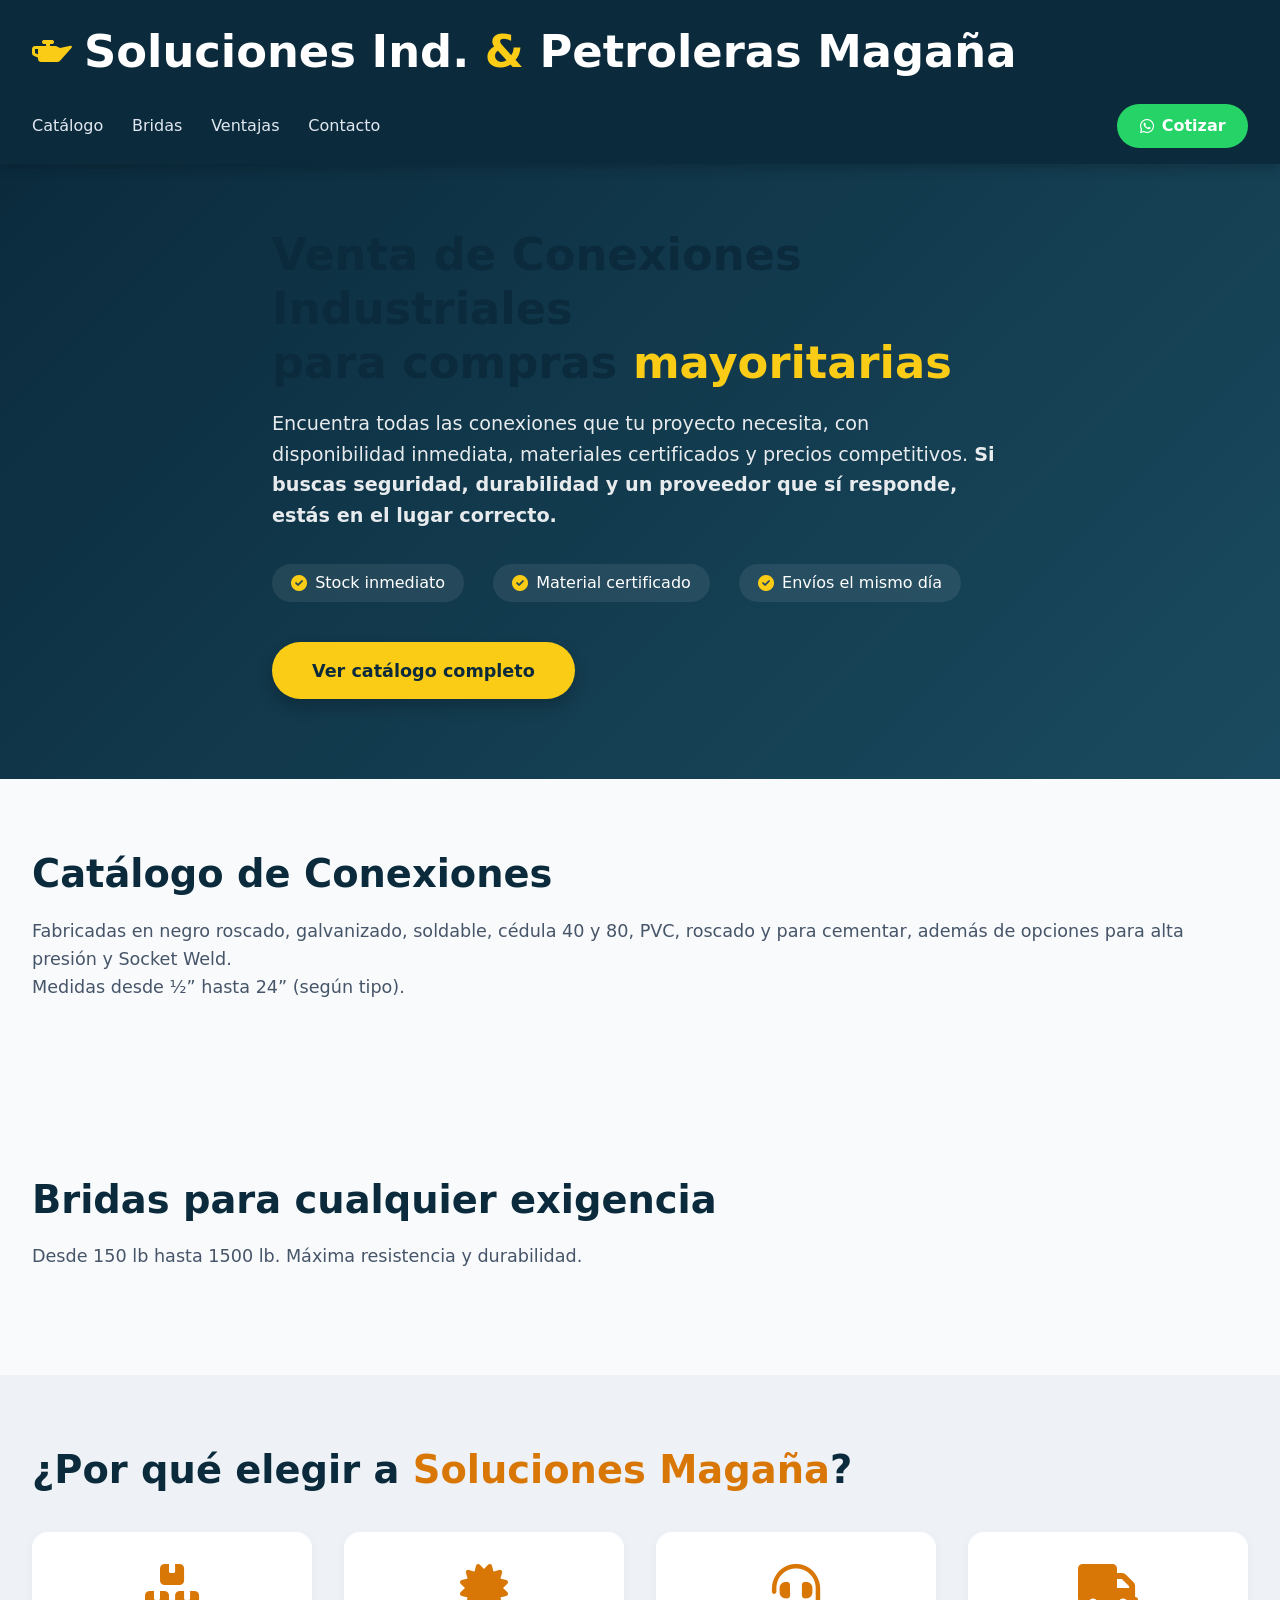
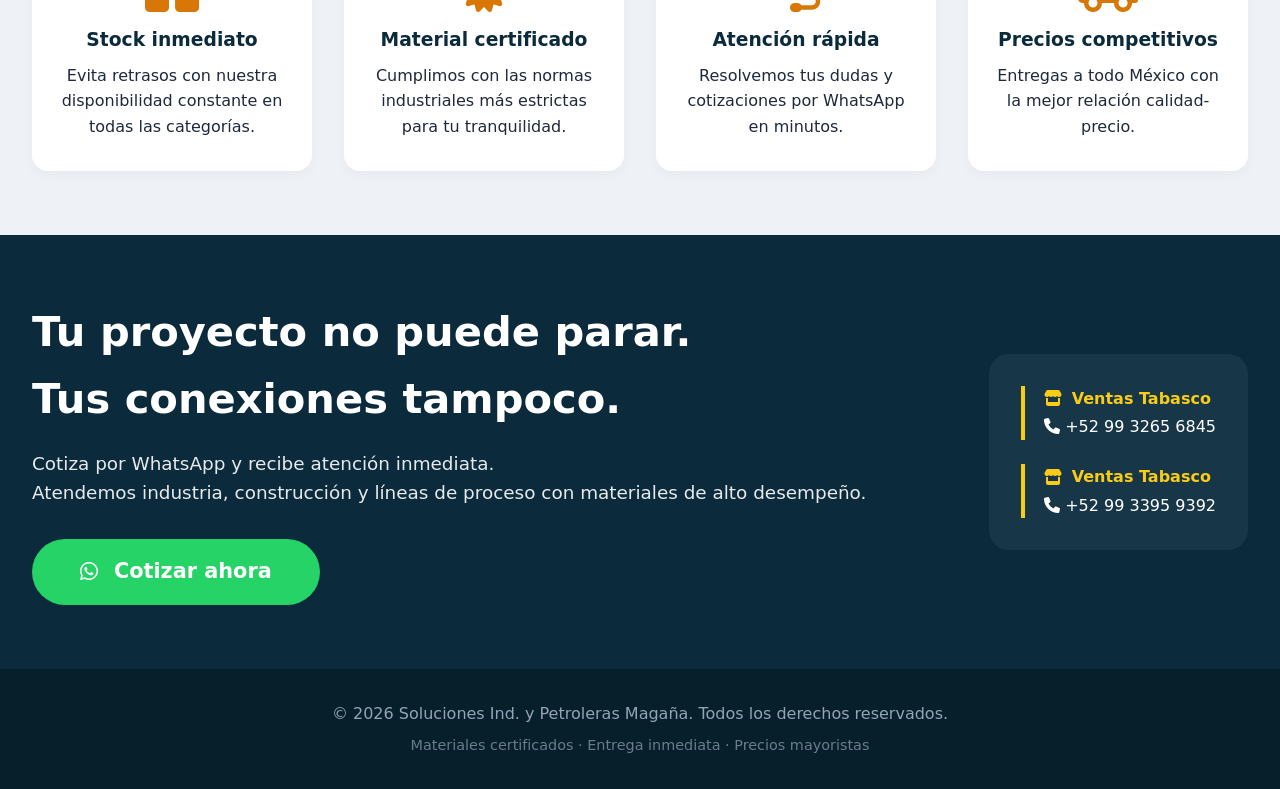
==== index.html @ dd520172 "Add files via upload" ====
<!DOCTYPE html>
<html lang="es">
<head>
    <meta charset="UTF-8" />
    <meta name="viewport" content="width=device-width, initial-scale=1.0"/>
    <title>Soluciones Ind. y Petroleras Magaña</title>
    <link rel="stylesheet" href="styles.css" />
    <link rel="stylesheet" href="https://cdnjs.cloudflare.com/ajax/libs/font-awesome/6.0.0-beta3/css/all.min.css" />
</head>
<body>
    <header>
        <div class="container header-container">
            <div class="logo">
                <i class="fas fa-oil-can"></i>
                <h1>Soluciones Ind. <span>&</span> Petroleras Magaña</h1>
            </div>
            <nav>
                <ul>
                    <li><a href="#catalogo">Catálogo</a></li>
                    <li><a href="#bridas">Bridas</a></li>
                    <li><a href="#ventajas">Ventajas</a></li>
                    <li><a href="#contacto">Contacto</a></li>
                </ul>
            </nav>
            <a href="https://wa.me/529932656845" class="btn-whatsapp" target="_blank">
                <i class="fab fa-whatsapp"></i> Cotizar
            </a>
        </div>
    </header>

    <section class="hero">
        <div class="container hero-content">
            <h2>Venta de Conexiones Industriales <br>para compras <span>mayoritarias</span></h2>
            <p>Encuentra todas las conexiones que tu proyecto necesita, con disponibilidad inmediata, materiales certificados y precios competitivos. <strong>Si buscas seguridad, durabilidad y un proveedor que sí responde, estás en el lugar correcto.</strong></p>
            <div class="hero-badges">
                <span><i class="fas fa-check-circle"></i> Stock inmediato</span>
                <span><i class="fas fa-check-circle"></i> Material certificado</span>
                <span><i class="fas fa-check-circle"></i> Envíos el mismo día</span>
            </div>
            <a href="#catalogo" class="btn-primary">Ver catálogo completo</a>
        </div>
    </section>

    <section id="catalogo" class="catalogo">
        <div class="container">
            <h2>Catálogo de Conexiones</h2>
            <p class="subtitle">Fabricadas en negro roscado, galvanizado, soldable, cédula 40 y 80, PVC, roscado y para cementar, además de opciones para alta presión y Socket Weld. <br> Medidas desde ½” hasta 24” (según tipo).</p>
            <div class="grid-catalogo" id="gridConexiones">
            </div>
        </div>
    </section>

    <section id="bridas" class="bridas">
        <div class="container">
            <h2>Bridas para cualquier exigencia</h2>
            <p class="subtitle">Desde 150 lb hasta 1500 lb. Máxima resistencia y durabilidad.</p>
            <div class="grid-bridas" id="gridBridas">
            </div>
        </div>
    </section>

    <section id="ventajas" class="ventajas">
        <div class="container">
            <h2>¿Por qué elegir a <span>Soluciones Magaña</span>?</h2>
            <div class="grid-ventajas">
                <div class="ventaja-item">
                    <i class="fas fa-boxes"></i>
                    <h3>Stock inmediato</h3>
                    <p>Evita retrasos con nuestra disponibilidad constante en todas las categorías.</p>
                </div>
                <div class="ventaja-item">
                    <i class="fas fa-certificate"></i>
                    <h3>Material certificado</h3>
                    <p>Cumplimos con las normas industriales más estrictas para tu tranquilidad.</p>
                </div>
                <div class="ventaja-item">
                    <i class="fas fa-headset"></i>
                    <h3>Atención rápida</h3>
                    <p>Resolvemos tus dudas y cotizaciones por WhatsApp en minutos.</p>
                </div>
                <div class="ventaja-item">
                    <i class="fas fa-truck"></i>
                    <h3>Precios competitivos</h3>
                    <p>Entregas a todo México con la mejor relación calidad-precio.</p>
                </div>
            </div>
        </div>
    </section>

    <section id="contacto" class="contacto">
        <div class="container contacto-content">
            <div class="contacto-texto">
                <h2>Tu proyecto no puede parar. <br>Tus conexiones tampoco.</h2>
                <p>Cotiza por WhatsApp y recibe atención inmediata. <br>Atendemos industria, construcción y líneas de proceso con materiales de alto desempeño.</p>
                <a href="https://wa.me/529932656845" class="btn-whatsapp-large" target="_blank">
                    <i class="fab fa-whatsapp"></i> Cotizar ahora
                </a>
            </div>
            <div class="contacto-widget">
                <div class="widget-card">
                    <h4><i class="fas fa-store"></i> Ventas Tabasco</h4>
                    <p><i class="fas fa-phone"></i> +52 99 3265 6845</p>
                </div>
                <div class="widget-card">
                    <h4><i class="fas fa-store"></i> Ventas Tabasco</h4>
                    <p><i class="fas fa-phone"></i> +52 99 3395 9392</p>
                </div>
            </div>
        </div>
    </section>

    <footer>
        <div class="container footer-content">
            <p>&copy; 2026 Soluciones Ind. y Petroleras Magaña. Todos los derechos reservados.</p>
            <p class="footer-legal">Materiales certificados · Entrega inmediata · Precios mayoristas</p>
        </div>
    </footer>

    <script src="script.js"></script>
</body>
</html>
---- styles.css ----
* {
    margin: 0;
    padding: 0;
    box-sizing: border-box;
}

body {
    font-family: 'Segoe UI', Roboto, system-ui, sans-serif;
    background-color: #f8fafc;
    color: #1e293b;
    line-height: 1.6;
}

.container {
    max-width: 1280px;
    margin: 0 auto;
    padding: 0 2rem;
}

header {
    background: #0b2b3d;
    color: #fff;
    padding: 1rem 0;
    box-shadow: 0 4px 12px rgba(0,0,0,0.2);
    position: sticky;
    top: 0;
    z-index: 100;
}

.header-container {
    display: flex;
    justify-content: space-between;
    align-items: center;
    flex-wrap: wrap;
    gap: 1rem;
}

.logo {
    display: flex;
    align-items: center;
    gap: 0.75rem;
    font-size: 1.4rem;
}

.logo i {
    color: #facc15;
    font-size: 2rem;
}

.logo span {
    color: #facc15;
}

nav ul {
    display: flex;
    list-style: none;
    gap: 1.8rem;
}

nav a {
    color: #e2e8f0;
    text-decoration: none;
    font-weight: 500;
    transition: color 0.2s;
}

nav a:hover {
    color: #facc15;
}

.btn-whatsapp {
    background: #25d366;
    color: #fff;
    padding: 0.6rem 1.4rem;
    border-radius: 50px;
    text-decoration: none;
    font-weight: 600;
    display: inline-flex;
    align-items: center;
    gap: 0.5rem;
    transition: background 0.2s;
}

.btn-whatsapp:hover {
    background: #1ebe5c;
}

.hero {
    background: linear-gradient(135deg, #0b2b3d 0%, #1a4a5f 100%);
    color: #fff;
    padding: 4rem 0 5rem;
}

.hero-content {
    max-width: 800px;
}

.hero h2 {
    font-size: 2.8rem;
    line-height: 1.2;
    margin-bottom: 1.2rem;
}

.hero h2 span {
    color: #facc15;
}

.hero p {
    font-size: 1.2rem;
    opacity: 0.9;
    margin-bottom: 2rem;
}

.hero-badges {
    display: flex;
    flex-wrap: wrap;
    gap: 1.8rem;
    margin-bottom: 2.5rem;
}

.hero-badges span {
    display: flex;
    align-items: center;
    gap: 0.5rem;
    font-size: 1rem;
    background: rgba(255,255,255,0.08);
    padding: 0.4rem 1.2rem;
    border-radius: 40px;
}

.hero-badges i {
    color: #facc15;
}

.btn-primary {
    background: #facc15;
    color: #0b2b3d;
    padding: 0.9rem 2.5rem;
    border-radius: 50px;
    text-decoration: none;
    font-weight: 700;
    font-size: 1.1rem;
    display: inline-block;
    transition: background 0.2s, transform 0.1s;
    box-shadow: 0 8px 16px rgba(0,0,0,0.2);
}

.btn-primary:hover {
    background: #e5b80b;
    transform: scale(1.02);
}

section {
    padding: 4rem 0;
}

h2 {
    font-size: 2.4rem;
    margin-bottom: 0.75rem;
    color: #0b2b3d;
}

h2 span {
    color: #d97706;
}

.subtitle {
    font-size: 1.1rem;
    color: #475569;
    margin-bottom: 2.5rem;
}

.grid-catalogo, .grid-bridas {
    display: grid;
    grid-template-columns: repeat(auto-fill, minmax(160px, 1fr));
    gap: 1.5rem;
}

.item-catalogo, .item-brida {
    background: #fff;
    padding: 1.5rem 0.8rem;
    border-radius: 12px;
    box-shadow: 0 4px 12px rgba(0,0,0,0.05);
    text-align: center;
    font-weight: 600;
    border: 1px solid #e9edf2;
    transition: transform 0.15s, box-shadow 0.2s;
    cursor: default;
}

.item-catalogo:hover, .item-brida:hover {
    transform: translateY(-6px);
    box-shadow: 0 10px 25px rgba(0,0,0,0.08);
    border-color: #facc15;
}

.item-catalogo i, .item-brida i {
    display: block;
    font-size: 2.2rem;
    color: #d97706;
    margin-bottom: 0.5rem;
}

.ventajas {
    background: #eef2f6;
}

.grid-ventajas {
    display: grid;
    grid-template-columns: repeat(auto-fit, minmax(200px, 1fr));
    gap: 2rem;
    margin-top: 2rem;
}

.ventaja-item {
    background: #fff;
    padding: 2rem 1.5rem;
    border-radius: 16px;
    text-align: center;
    box-shadow: 0 4px 12px rgba(0,0,0,0.04);
}

.ventaja-item i {
    font-size: 3rem;
    color: #d97706;
    margin-bottom: 0.8rem;
}

.ventaja-item h3 {
    margin-bottom: 0.5rem;
    color: #0b2b3d;
}

.contacto {
    background: #0b2b3d;
    color: #fff;
}

.contacto-content {
    display: flex;
    flex-wrap: wrap;
    justify-content: space-between;
    align-items: center;
    gap: 3rem;
}

.contacto-texto h2 {
    color: #fff;
    font-size: 2.6rem;
    margin-bottom: 1rem;
}

.contacto-texto p {
    font-size: 1.15rem;
    opacity: 0.9;
    margin-bottom: 2rem;
}

.btn-whatsapp-large {
    background: #25d366;
    color: #fff;
    padding: 1rem 3rem;
    border-radius: 60px;
    font-size: 1.3rem;
    text-decoration: none;
    font-weight: 700;
    display: inline-flex;
    align-items: center;
    gap: 1rem;
    transition: background 0.2s;
}

.btn-whatsapp-large:hover {
    background: #1ebe5c;
}

.contacto-widget {
    display: flex;
    flex-direction: column;
    gap: 1.5rem;
    background: rgba(255,255,255,0.05);
    padding: 2rem;
    border-radius: 20px;
    min-width: 240px;
}

.widget-card {
    border-left: 4px solid #facc15;
    padding-left: 1.2rem;
}

.widget-card h4 {
    display: flex;
    align-items: center;
    gap: 0.6rem;
    margin-bottom: 0.2rem;
    color: #facc15;
}

.widget-card p {
    margin: 0;
}

footer {
    background: #071f2b;
    color: #94a3b8;
    padding: 2rem 0;
    text-align: center;
}

.footer-legal {
    font-size: 0.9rem;
    margin-top: 0.5rem;
    opacity: 0.7;
}

@media (max-width: 768px) {
    .header-container {
        flex-direction: column;
        align-items: stretch;
        gap: 0.8rem;
    }
    nav ul {
        justify-content: center;
        flex-wrap: wrap;
        gap: 1rem;
    }
    .btn-whatsapp {
        align-self: center;
    }
    .hero h2 {
        font-size: 2rem;
    }
    .contacto-content {
        flex-direction: column;
        align-items: stretch;
    }
    .grid-catalogo, .grid-bridas {
        grid-template-columns: repeat(auto-fill, minmax(130px, 1fr));
    }
}
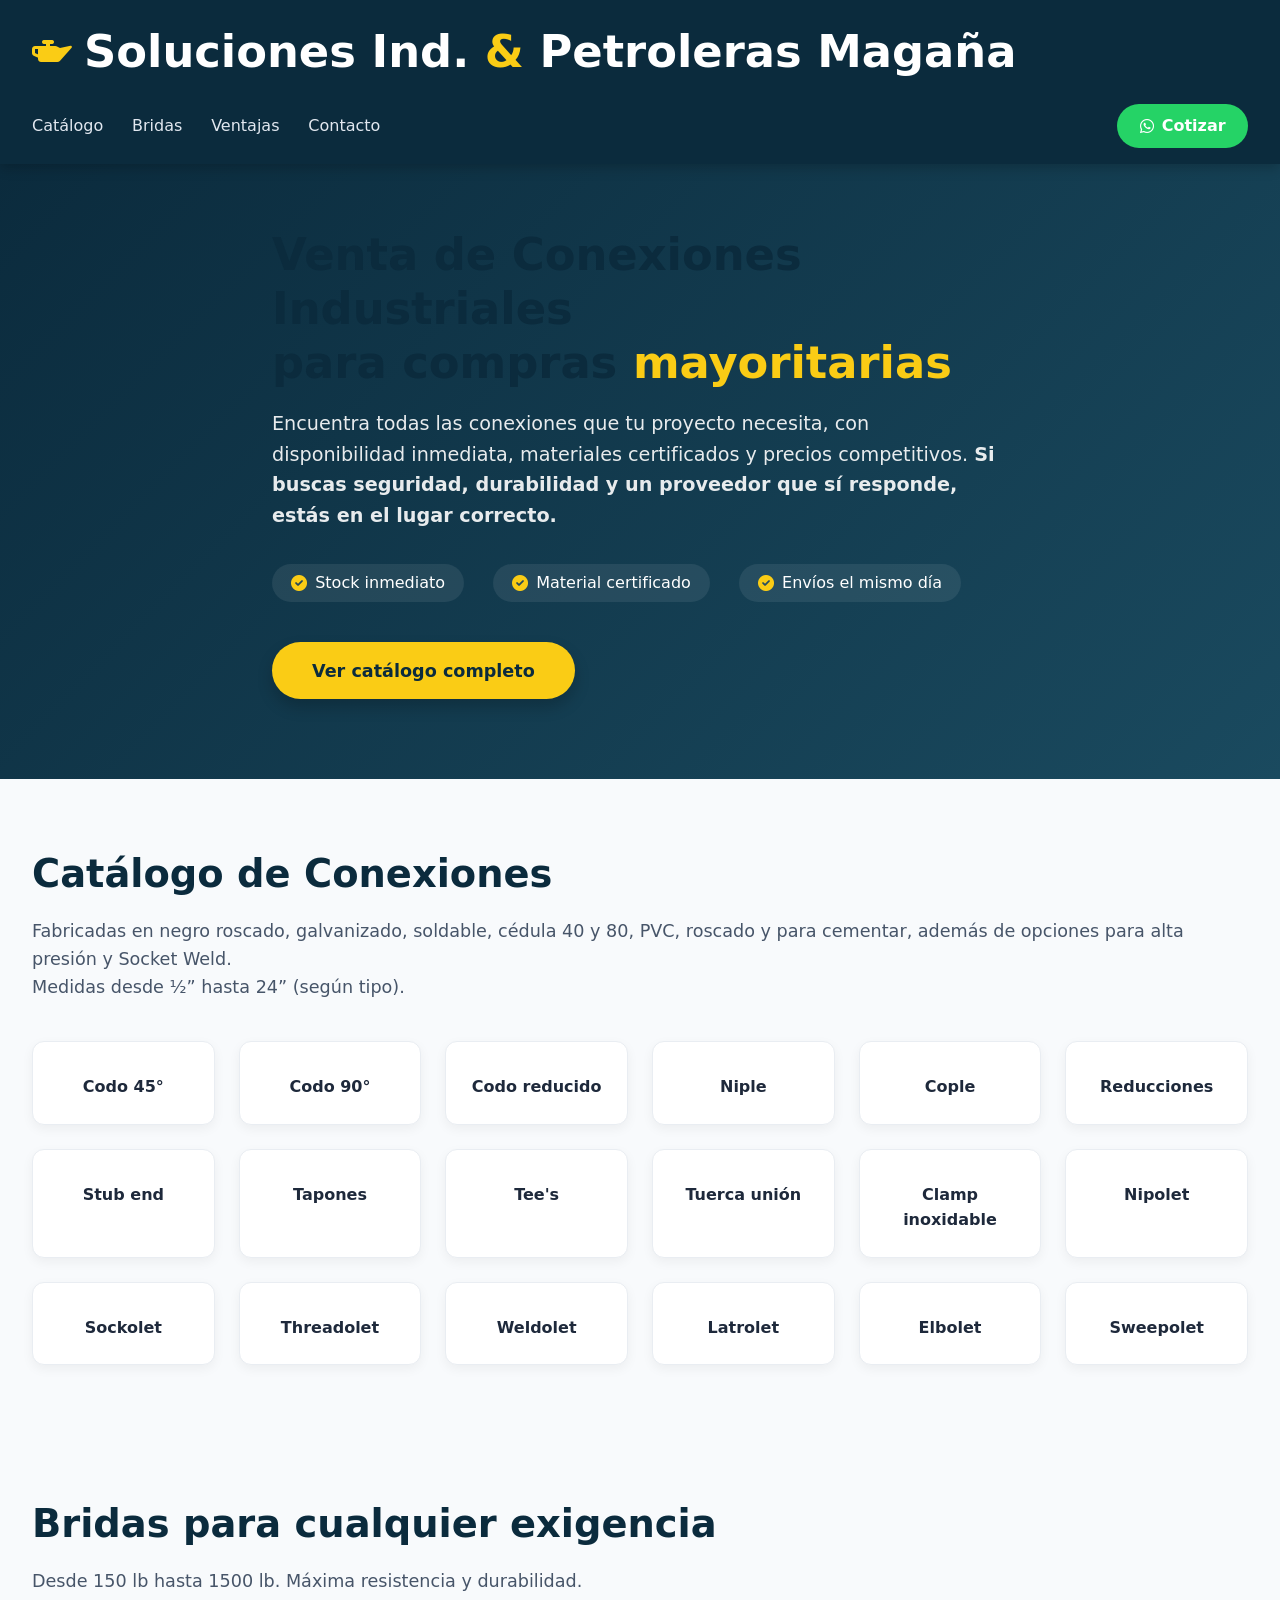
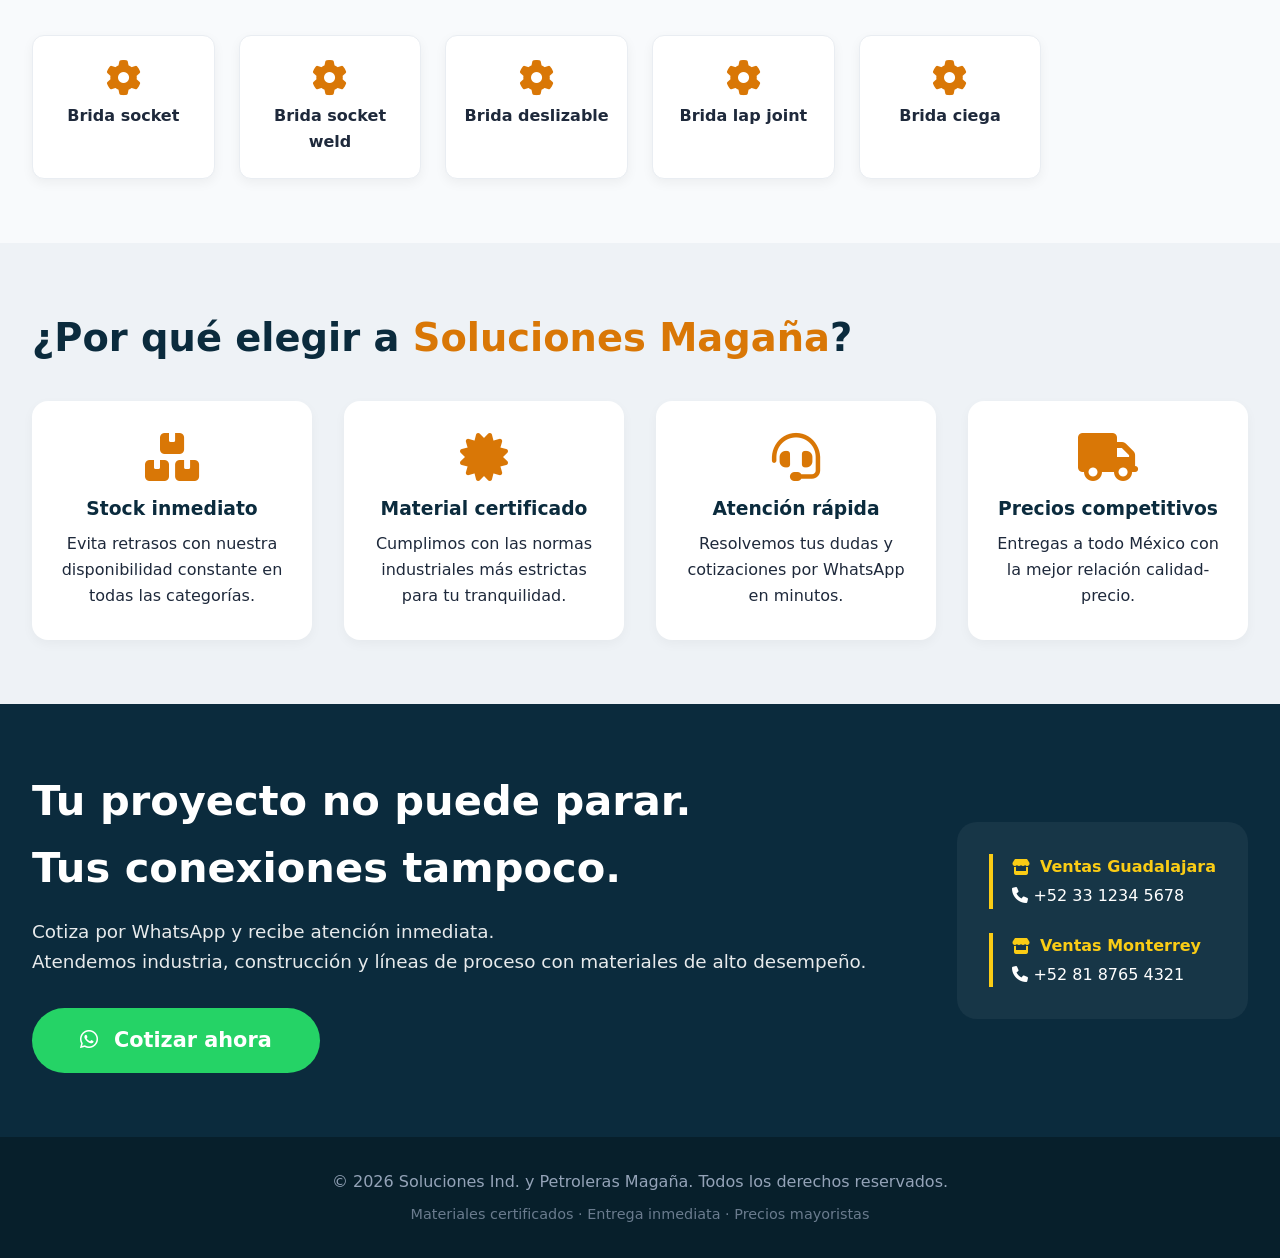
==== commit 9aa5020d: "version" ====
--- a/index.html
+++ b/index.html
@@ -4,10 +4,13 @@
     <meta charset="UTF-8" />
     <meta name="viewport" content="width=device-width, initial-scale=1.0"/>
     <title>Soluciones Ind. y Petroleras Magaña</title>
+    <!-- Enlace al CSS externo -->
     <link rel="stylesheet" href="styles.css" />
+    <!-- Font Awesome para íconos -->
     <link rel="stylesheet" href="https://cdnjs.cloudflare.com/ajax/libs/font-awesome/6.0.0-beta3/css/all.min.css" />
 </head>
 <body>
+    <!-- Encabezado principal -->
     <header>
         <div class="container header-container">
             <div class="logo">
@@ -22,12 +25,13 @@
                     <li><a href="#contacto">Contacto</a></li>
                 </ul>
             </nav>
-            <a href="https://wa.me/529932656845" class="btn-whatsapp" target="_blank">
+            <a href="https://wa.me/5211234567890" class="btn-whatsapp" target="_blank">
                 <i class="fab fa-whatsapp"></i> Cotizar
             </a>
         </div>
     </header>
 
+    <!-- Sección Hero -->
     <section class="hero">
         <div class="container hero-content">
             <h2>Venta de Conexiones Industriales <br>para compras <span>mayoritarias</span></h2>
@@ -41,24 +45,29 @@
         </div>
     </section>
 
+    <!-- Sección Catálogo de Conexiones -->
     <section id="catalogo" class="catalogo">
         <div class="container">
             <h2>Catálogo de Conexiones</h2>
             <p class="subtitle">Fabricadas en negro roscado, galvanizado, soldable, cédula 40 y 80, PVC, roscado y para cementar, además de opciones para alta presión y Socket Weld. <br> Medidas desde ½” hasta 24” (según tipo).</p>
             <div class="grid-catalogo" id="gridConexiones">
+                <!-- Los elementos se inyectarán desde JavaScript -->
             </div>
         </div>
     </section>
 
+    <!-- Sección Bridas -->
     <section id="bridas" class="bridas">
         <div class="container">
             <h2>Bridas para cualquier exigencia</h2>
             <p class="subtitle">Desde 150 lb hasta 1500 lb. Máxima resistencia y durabilidad.</p>
             <div class="grid-bridas" id="gridBridas">
+                <!-- Los elementos se inyectarán desde JavaScript -->
             </div>
         </div>
     </section>
 
+    <!-- Sección Ventajas -->
     <section id="ventajas" class="ventajas">
         <div class="container">
             <h2>¿Por qué elegir a <span>Soluciones Magaña</span>?</h2>
@@ -87,28 +96,30 @@
         </div>
     </section>
 
+    <!-- Sección Contacto / Cotización -->
     <section id="contacto" class="contacto">
         <div class="container contacto-content">
             <div class="contacto-texto">
                 <h2>Tu proyecto no puede parar. <br>Tus conexiones tampoco.</h2>
                 <p>Cotiza por WhatsApp y recibe atención inmediata. <br>Atendemos industria, construcción y líneas de proceso con materiales de alto desempeño.</p>
-                <a href="https://wa.me/529932656845" class="btn-whatsapp-large" target="_blank">
+                <a href="https://wa.me/5211234567890" class="btn-whatsapp-large" target="_blank">
                     <i class="fab fa-whatsapp"></i> Cotizar ahora
                 </a>
             </div>
             <div class="contacto-widget">
                 <div class="widget-card">
-                    <h4><i class="fas fa-store"></i> Ventas Tabasco</h4>
-                    <p><i class="fas fa-phone"></i> +52 99 3265 6845</p>
+                    <h4><i class="fas fa-store"></i> Ventas Guadalajara</h4>
+                    <p><i class="fas fa-phone"></i> +52 33 1234 5678</p>
                 </div>
                 <div class="widget-card">
-                    <h4><i class="fas fa-store"></i> Ventas Tabasco</h4>
-                    <p><i class="fas fa-phone"></i> +52 99 3395 9392</p>
+                    <h4><i class="fas fa-store"></i> Ventas Monterrey</h4>
+                    <p><i class="fas fa-phone"></i> +52 81 8765 4321</p>
                 </div>
             </div>
         </div>
     </section>
 
+    <!-- Footer -->
     <footer>
         <div class="container footer-content">
             <p>&copy; 2026 Soluciones Ind. y Petroleras Magaña. Todos los derechos reservados.</p>
@@ -116,6 +127,7 @@
         </div>
     </footer>
 
+    <!-- Enlace al JavaScript externo -->
     <script src="script.js"></script>
 </body>
 </html>
--- a/styles.css
+++ b/styles.css
@@ -1,3 +1,4 @@
+/* Reset y base */
 * {
     margin: 0;
     padding: 0;
@@ -17,6 +18,7 @@
     padding: 0 2rem;
 }
 
+/* Encabezado */
 header {
     background: #0b2b3d;
     color: #fff;
@@ -85,6 +87,7 @@
     background: #1ebe5c;
 }
 
+/* Hero */
 .hero {
     background: linear-gradient(135deg, #0b2b3d 0%, #1a4a5f 100%);
     color: #fff;
@@ -150,6 +153,7 @@
     transform: scale(1.02);
 }
 
+/* Secciones generales */
 section {
     padding: 4rem 0;
 }
@@ -170,6 +174,7 @@
     margin-bottom: 2.5rem;
 }
 
+/* Catálogo - Grid */
 .grid-catalogo, .grid-bridas {
     display: grid;
     grid-template-columns: repeat(auto-fill, minmax(160px, 1fr));
@@ -201,6 +206,7 @@
     margin-bottom: 0.5rem;
 }
 
+/* Ventajas */
 .ventajas {
     background: #eef2f6;
 }
@@ -231,6 +237,7 @@
     color: #0b2b3d;
 }
 
+/* Contacto */
 .contacto {
     background: #0b2b3d;
     color: #fff;
@@ -301,6 +308,7 @@
     margin: 0;
 }
 
+/* Footer */
 footer {
     background: #071f2b;
     color: #94a3b8;
@@ -314,6 +322,7 @@
     opacity: 0.7;
 }
 
+/* Responsive */
 @media (max-width: 768px) {
     .header-container {
         flex-direction: column;
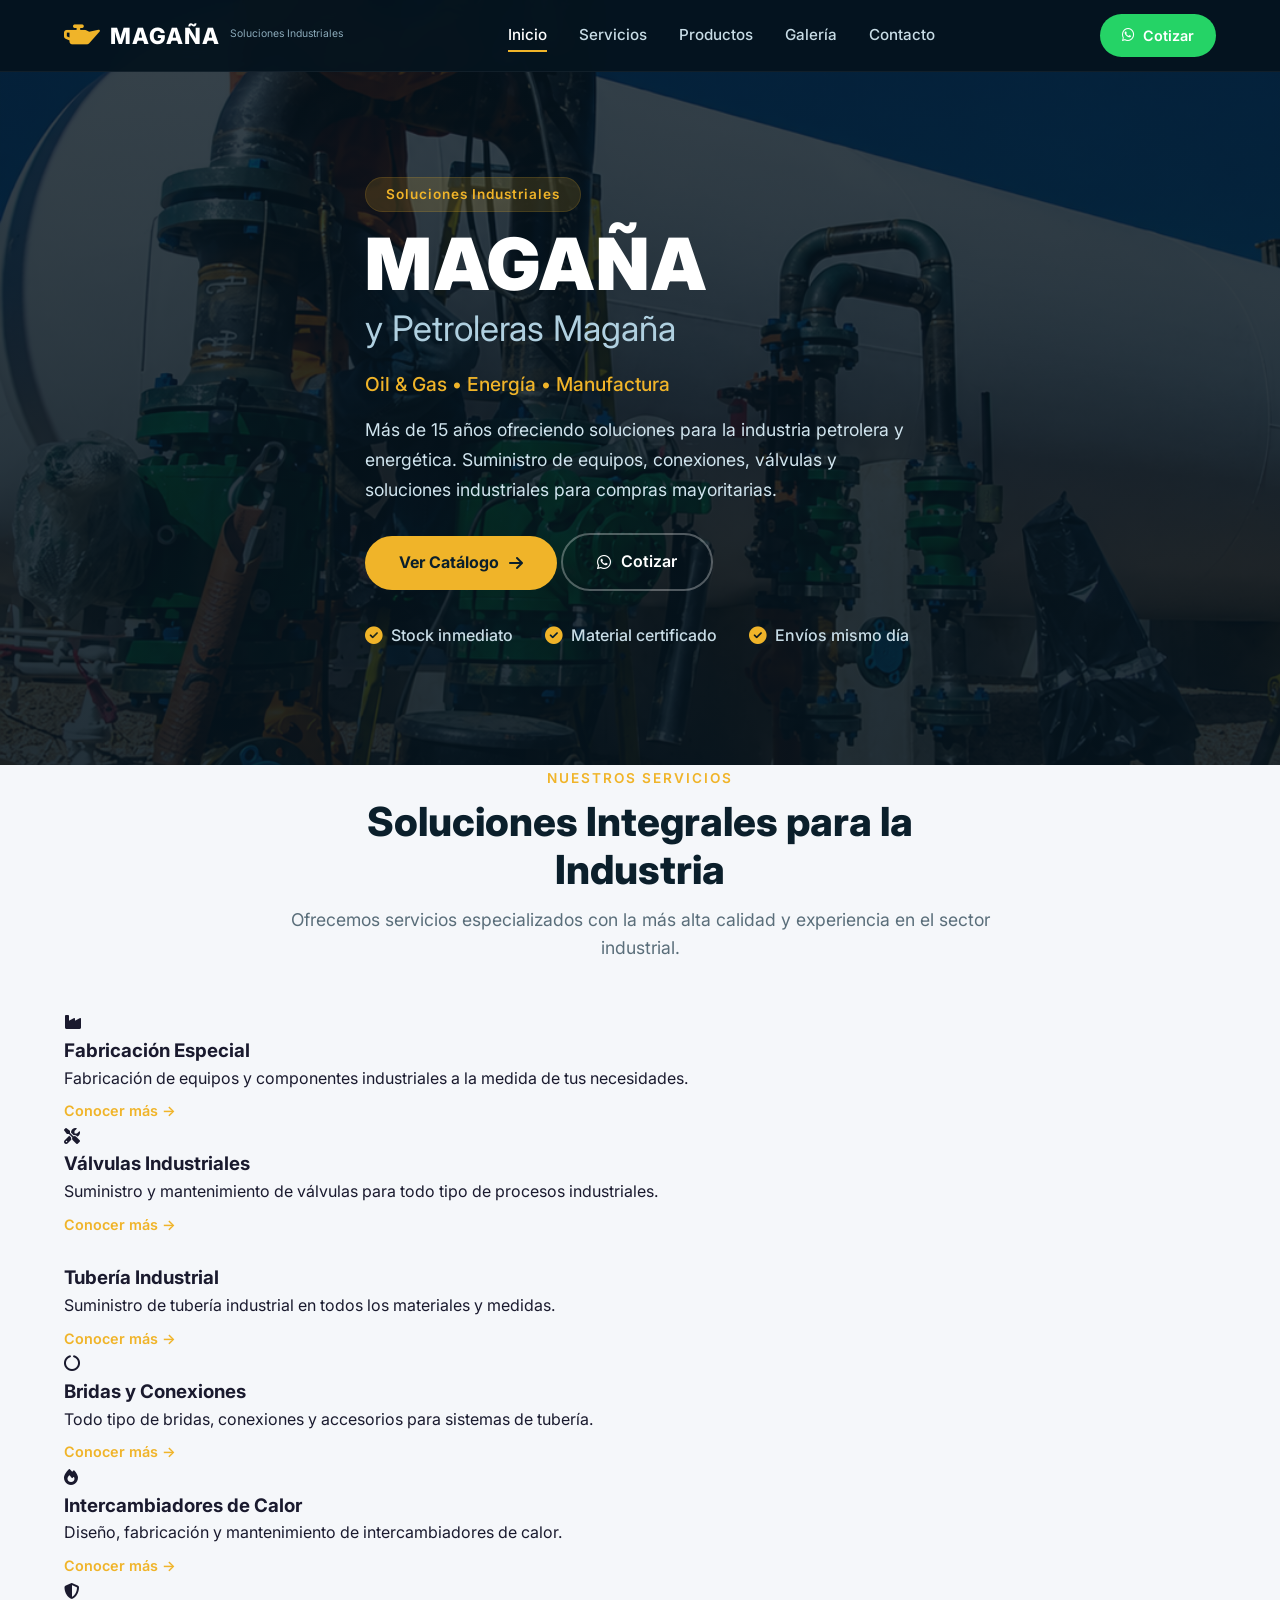
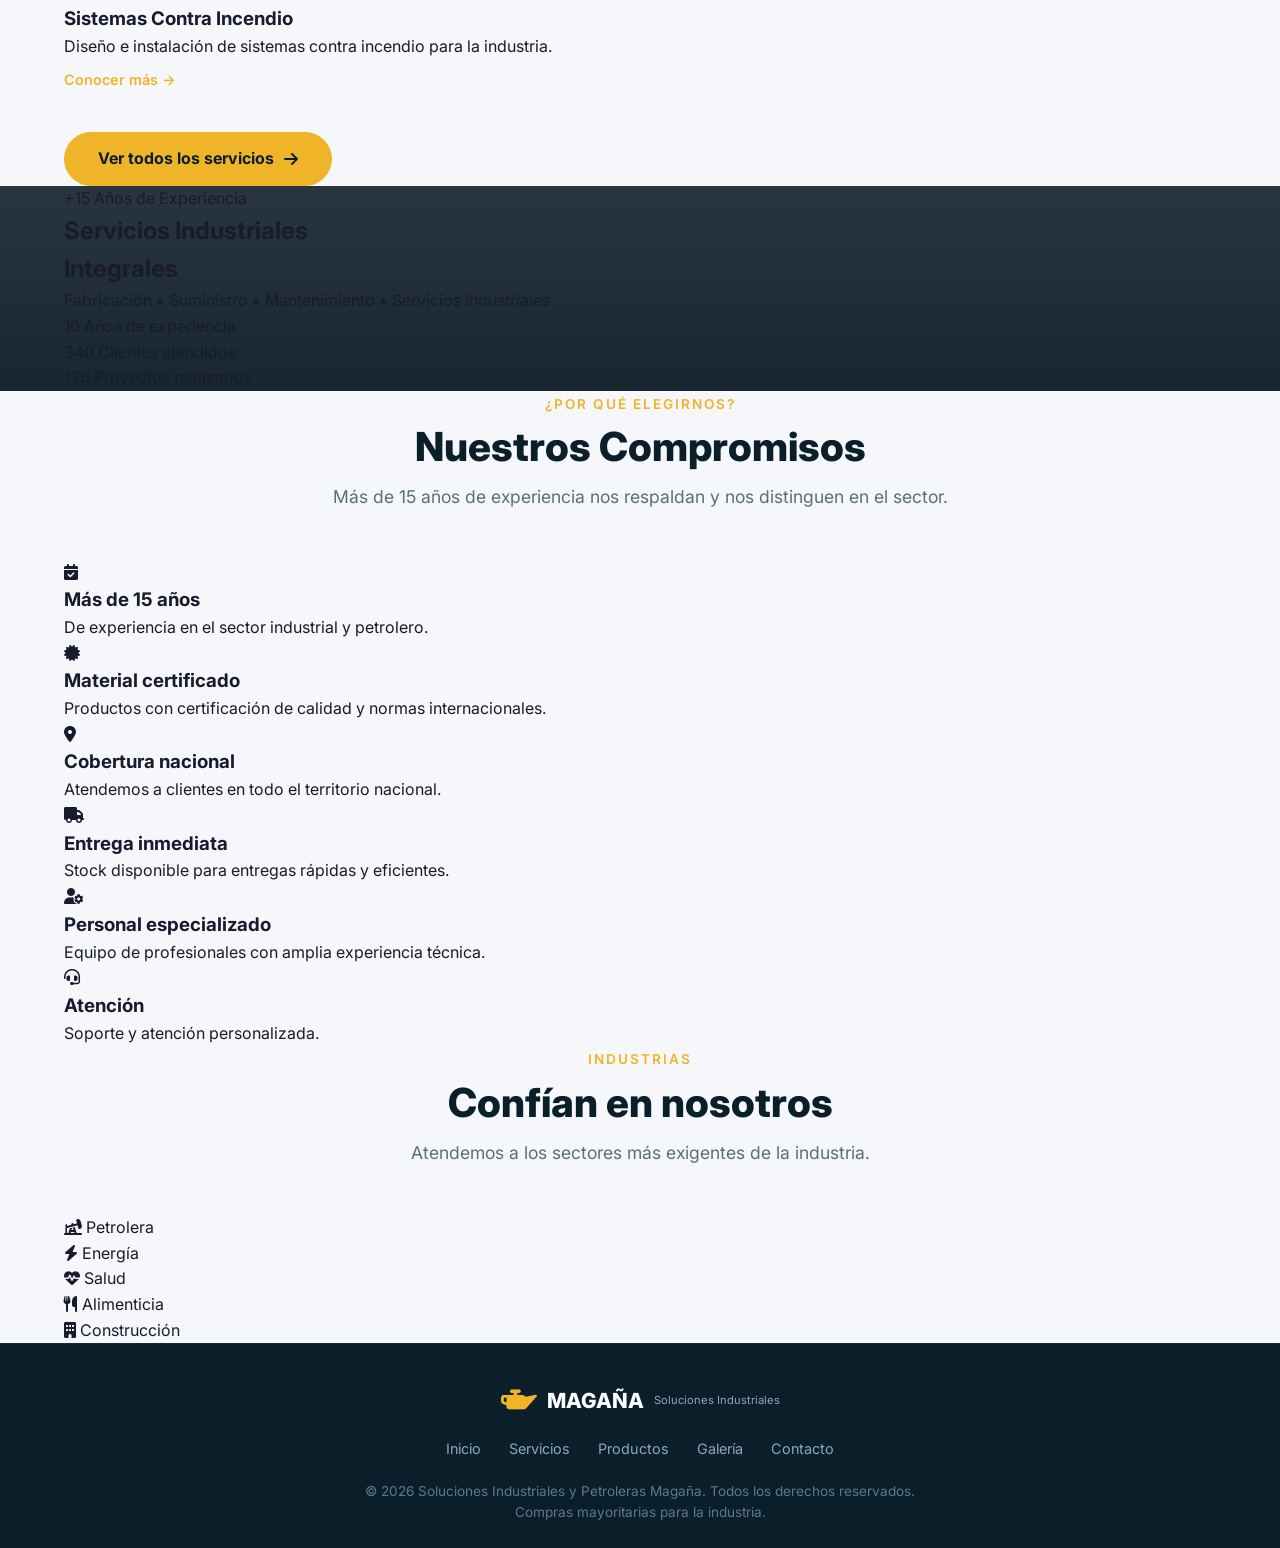
==== commit 9749f3e7: "Version 2.0" ====
--- a/index.html
+++ b/index.html
@@ -2,132 +2,254 @@
 <html lang="es">
 <head>
     <meta charset="UTF-8" />
-    <meta name="viewport" content="width=device-width, initial-scale=1.0"/>
-    <title>Soluciones Ind. y Petroleras Magaña</title>
-    <!-- Enlace al CSS externo -->
-    <link rel="stylesheet" href="styles.css" />
-    <!-- Font Awesome para íconos -->
-    <link rel="stylesheet" href="https://cdnjs.cloudflare.com/ajax/libs/font-awesome/6.0.0-beta3/css/all.min.css" />
+    <meta name="viewport" content="width=device-width, initial-scale=1.0" />
+    <meta name="description" content="Soluciones Industriales y Petroleras Magaña - Más de 15 años suministrando equipos, conexiones, válvulas y soluciones industriales para la industria petrolera, energética y manufacturera." />
+    <meta name="keywords" content="válvulas industriales, bridas, tubería, conexiones, intercambiadores, fabricación, maquinado" />
+    <title>Inicio | Soluciones Industriales Magaña</title>
+    
+    <link rel="stylesheet" href="css/styles.css" />
+
+    <link rel="preconnect" href="https://fonts.googleapis.com" />
+    <link rel="preconnect" href="https://fonts.gstatic.com" crossorigin />
+    <link href="https://fonts.googleapis.com/css2?family=Inter:wght@300;400;500;600;700;800;900&display=swap" rel="stylesheet" />
+    
+    <link rel="stylesheet" href="https://cdnjs.cloudflare.com/ajax/libs/font-awesome/6.4.0/css/all.min.css" />
+    
+    <link href="https://unpkg.com/aos@2.3.1/dist/aos.css" rel="stylesheet" />
 </head>
 <body>
-    <!-- Encabezado principal -->
-    <header>
+
+    <header class="header" id="header">
         <div class="container header-container">
             <div class="logo">
-                <i class="fas fa-oil-can"></i>
-                <h1>Soluciones Ind. <span>&</span> Petroleras Magaña</h1>
-            </div>
-            <nav>
-                <ul>
-                    <li><a href="#catalogo">Catálogo</a></li>
-                    <li><a href="#bridas">Bridas</a></li>
-                    <li><a href="#ventajas">Ventajas</a></li>
-                    <li><a href="#contacto">Contacto</a></li>
-                </ul>
+                <a href="index.html">
+                    <i class="fas fa-oil-can"></i>
+                    <span>MAGAÑA</span>
+                    <small>Soluciones Industriales</small>
+                </a>
+            </div>
+            
+            <nav class="nav" id="nav">
+                <a href="index.html" class="active">Inicio</a>
+                <a href="servicios.html">Servicios</a>
+                <a href="productos.html">Productos</a>
+                <a href="galeria.html">Galería</a>
+                <a href="contacto.html">Contacto</a>
             </nav>
-            <a href="https://wa.me/5211234567890" class="btn-whatsapp" target="_blank">
-                <i class="fab fa-whatsapp"></i> Cotizar
-            </a>
+            
+            <div class="header-actions">
+                <a href="contacto.html" class="btn-whatsapp">
+                    <i class="fab fa-whatsapp"></i> Cotizar
+                </a>
+                <button class="menu-toggle" id="menuToggle" aria-label="Menú">
+                    <i class="fas fa-bars"></i>
+                </button>
+            </div>
         </div>
     </header>
 
-    <!-- Sección Hero -->
-    <section class="hero">
-        <div class="container hero-content">
-            <h2>Venta de Conexiones Industriales <br>para compras <span>mayoritarias</span></h2>
-            <p>Encuentra todas las conexiones que tu proyecto necesita, con disponibilidad inmediata, materiales certificados y precios competitivos. <strong>Si buscas seguridad, durabilidad y un proveedor que sí responde, estás en el lugar correcto.</strong></p>
+    <section class="hero-inicio" style="background-image: linear-gradient(rgba(5,20,30,0.80), rgba(5,20,30,0.88)), url('images/2.png');">
+        <div class="container hero-inicio-content" data-aos="fade-up" data-aos-duration="1000">
+            <div class="hero-badge">Soluciones Industriales</div>
+            <h1>MAGAÑA</h1>
+            <h2>y Petroleras Magaña</h2>
+            <p class="hero-subtitle">Oil & Gas • Energía • Manufactura</p>
+            <p class="hero-description">
+                Más de 15 años ofreciendo soluciones para la industria petrolera y energética.
+                Suministro de equipos, conexiones, válvulas y soluciones industriales para compras mayoritarias.
+            </p>
+            <div class="hero-buttons">
+                <a href="productos.html" class="btn-primary">Ver Catálogo <i class="fas fa-arrow-right"></i></a>
+                <a href="contacto.html" class="btn-secondary"><i class="fab fa-whatsapp"></i> Cotizar</a>
+            </div>
             <div class="hero-badges">
                 <span><i class="fas fa-check-circle"></i> Stock inmediato</span>
                 <span><i class="fas fa-check-circle"></i> Material certificado</span>
-                <span><i class="fas fa-check-circle"></i> Envíos el mismo día</span>
-            </div>
-            <a href="#catalogo" class="btn-primary">Ver catálogo completo</a>
-        </div>
-    </section>
-
-    <!-- Sección Catálogo de Conexiones -->
-    <section id="catalogo" class="catalogo">
+                <span><i class="fas fa-check-circle"></i> Envíos mismo día</span>
+            </div>
+        </div>
+    </section>
+
+    <section class="servicios-home">
         <div class="container">
-            <h2>Catálogo de Conexiones</h2>
-            <p class="subtitle">Fabricadas en negro roscado, galvanizado, soldable, cédula 40 y 80, PVC, roscado y para cementar, además de opciones para alta presión y Socket Weld. <br> Medidas desde ½” hasta 24” (según tipo).</p>
-            <div class="grid-catalogo" id="gridConexiones">
-                <!-- Los elementos se inyectarán desde JavaScript -->
-            </div>
-        </div>
-    </section>
-
-    <!-- Sección Bridas -->
-    <section id="bridas" class="bridas">
+            <div class="section-header" data-aos="fade-up">
+                <span class="section-tag">Nuestros Servicios</span>
+                <h2>Soluciones Integrales para la Industria</h2>
+                <p>Ofrecemos servicios especializados con la más alta calidad y experiencia en el sector industrial.</p>
+            </div>
+            
+            <div class="servicios-grid-home">
+                <div class="servicio-card" data-aos="fade-up" data-aos-delay="0">
+                    <div class="servicio-icon"><i class="fas fa-industry"></i></div>
+                    <h3>Fabricación Especial</h3>
+                    <p>Fabricación de equipos y componentes industriales a la medida de tus necesidades.</p>
+                    <a href="servicios.html#fabricacion" class="btn-servicio">Conocer más →</a>
+                </div>
+                
+                <div class="servicio-card" data-aos="fade-up" data-aos-delay="100">
+                    <div class="servicio-icon"><i class="fas fa-tools"></i></div>
+                    <h3>Válvulas Industriales</h3>
+                    <p>Suministro y mantenimiento de válvulas para todo tipo de procesos industriales.</p>
+                    <a href="servicios.html#valvulas" class="btn-servicio">Conocer más →</a>
+                </div>
+                
+                <div class="servicio-card" data-aos="fade-up" data-aos-delay="200">
+                    <div class="servicio-icon"><i class="fas fa-pipe"></i></div>
+                    <h3>Tubería Industrial</h3>
+                    <p>Suministro de tubería industrial en todos los materiales y medidas.</p>
+                    <a href="servicios.html#tuberia" class="btn-servicio">Conocer más →</a>
+                </div>
+                
+                <div class="servicio-card" data-aos="fade-up" data-aos-delay="300">
+                    <div class="servicio-icon"><i class="fas fa-circle-notch"></i></div>
+                    <h3>Bridas y Conexiones</h3>
+                    <p>Todo tipo de bridas, conexiones y accesorios para sistemas de tubería.</p>
+                    <a href="servicios.html#bridas" class="btn-servicio">Conocer más →</a>
+                </div>
+                
+                <div class="servicio-card" data-aos="fade-up" data-aos-delay="400">
+                    <div class="servicio-icon"><i class="fas fa-fire"></i></div>
+                    <h3>Intercambiadores de Calor</h3>
+                    <p>Diseño, fabricación y mantenimiento de intercambiadores de calor.</p>
+                    <a href="servicios.html#intercambiadores" class="btn-servicio">Conocer más →</a>
+                </div>
+                
+                <div class="servicio-card" data-aos="fade-up" data-aos-delay="500">
+                    <div class="servicio-icon"><i class="fas fa-shield-alt"></i></div>
+                    <h3>Sistemas Contra Incendio</h3>
+                    <p>Diseño e instalación de sistemas contra incendio para la industria.</p>
+                    <a href="servicios.html#incendio" class="btn-servicio">Conocer más →</a>
+                </div>
+            </div>
+            
+            <div class="text-center" style="margin-top: 40px;">
+                <a href="servicios.html" class="btn-primary">Ver todos los servicios <i class="fas fa-arrow-right"></i></a>
+            </div>
+        </div>
+    </section>
+
+    <section class="parallax-section" style="background-image: linear-gradient(rgba(5,20,30,0.85), rgba(5,20,30,0.92)), url('../images/hero/2.png');">
+        <div class="container parallax-content">
+            <div class="parallax-text" data-aos="fade-right" data-aos-duration="800">
+                <span class="parallax-badge">+15 Años de Experiencia</span>
+                <h2>Servicios Industriales <br />Integrales</h2>
+                <p>Fabricación • Suministro • Mantenimiento • Servicios Industriales</p>
+            </div>
+            <div class="parallax-stats" data-aos="fade-left" data-aos-duration="800" data-aos-delay="200">
+                <div class="stat-item">
+                    <span class="stat-number" data-target="15">0</span>
+                    <span class="stat-label">Años de experiencia</span>
+                </div>
+                <div class="stat-item">
+                    <span class="stat-number" data-target="500">0</span>
+                    <span class="stat-label">Clientes atendidos</span>
+                </div>
+                <div class="stat-item">
+                    <span class="stat-number" data-target="200">0</span>
+                    <span class="stat-label">Proyectos realizados</span>
+                </div>
+            </div>
+        </div>
+    </section>
+
+    <section class="ventajas">
         <div class="container">
-            <h2>Bridas para cualquier exigencia</h2>
-            <p class="subtitle">Desde 150 lb hasta 1500 lb. Máxima resistencia y durabilidad.</p>
-            <div class="grid-bridas" id="gridBridas">
-                <!-- Los elementos se inyectarán desde JavaScript -->
-            </div>
-        </div>
-    </section>
-
-    <!-- Sección Ventajas -->
-    <section id="ventajas" class="ventajas">
-        <div class="container">
-            <h2>¿Por qué elegir a <span>Soluciones Magaña</span>?</h2>
-            <div class="grid-ventajas">
-                <div class="ventaja-item">
-                    <i class="fas fa-boxes"></i>
-                    <h3>Stock inmediato</h3>
-                    <p>Evita retrasos con nuestra disponibilidad constante en todas las categorías.</p>
-                </div>
-                <div class="ventaja-item">
+            <div class="section-header" data-aos="fade-up">
+                <span class="section-tag">¿Por qué elegirnos?</span>
+                <h2>Nuestros Compromisos</h2>
+                <p>Más de 15 años de experiencia nos respaldan y nos distinguen en el sector.</p>
+            </div>
+            
+            <div class="ventajas-grid">
+                <div class="ventaja-item" data-aos="fade-up" data-aos-delay="0">
+                    <i class="fas fa-calendar-check"></i>
+                    <h3>Más de 15 años</h3>
+                    <p>De experiencia en el sector industrial y petrolero.</p>
+                </div>
+                <div class="ventaja-item" data-aos="fade-up" data-aos-delay="100">
                     <i class="fas fa-certificate"></i>
                     <h3>Material certificado</h3>
-                    <p>Cumplimos con las normas industriales más estrictas para tu tranquilidad.</p>
-                </div>
-                <div class="ventaja-item">
+                    <p>Productos con certificación de calidad y normas internacionales.</p>
+                </div>
+                <div class="ventaja-item" data-aos="fade-up" data-aos-delay="200">
+                    <i class="fas fa-map-marker-alt"></i>
+                    <h3>Cobertura nacional</h3>
+                    <p>Atendemos a clientes en todo el territorio nacional.</p>
+                </div>
+                <div class="ventaja-item" data-aos="fade-up" data-aos-delay="300">
+                    <i class="fas fa-truck"></i>
+                    <h3>Entrega inmediata</h3>
+                    <p>Stock disponible para entregas rápidas y eficientes.</p>
+                </div>
+                <div class="ventaja-item" data-aos="fade-up" data-aos-delay="400">
+                    <i class="fas fa-user-cog"></i>
+                    <h3>Personal especializado</h3>
+                    <p>Equipo de profesionales con amplia experiencia técnica.</p>
+                </div>
+                <div class="ventaja-item" data-aos="fade-up" data-aos-delay="500">
                     <i class="fas fa-headset"></i>
-                    <h3>Atención rápida</h3>
-                    <p>Resolvemos tus dudas y cotizaciones por WhatsApp en minutos.</p>
-                </div>
-                <div class="ventaja-item">
-                    <i class="fas fa-truck"></i>
-                    <h3>Precios competitivos</h3>
-                    <p>Entregas a todo México con la mejor relación calidad-precio.</p>
-                </div>
-            </div>
-        </div>
-    </section>
-
-    <!-- Sección Contacto / Cotización -->
-    <section id="contacto" class="contacto">
-        <div class="container contacto-content">
-            <div class="contacto-texto">
-                <h2>Tu proyecto no puede parar. <br>Tus conexiones tampoco.</h2>
-                <p>Cotiza por WhatsApp y recibe atención inmediata. <br>Atendemos industria, construcción y líneas de proceso con materiales de alto desempeño.</p>
-                <a href="https://wa.me/5211234567890" class="btn-whatsapp-large" target="_blank">
-                    <i class="fab fa-whatsapp"></i> Cotizar ahora
-                </a>
-            </div>
-            <div class="contacto-widget">
-                <div class="widget-card">
-                    <h4><i class="fas fa-store"></i> Ventas Guadalajara</h4>
-                    <p><i class="fas fa-phone"></i> +52 33 1234 5678</p>
-                </div>
-                <div class="widget-card">
-                    <h4><i class="fas fa-store"></i> Ventas Monterrey</h4>
-                    <p><i class="fas fa-phone"></i> +52 81 8765 4321</p>
-                </div>
-            </div>
-        </div>
-    </section>
-
-    <!-- Footer -->
-    <footer>
+                    <h3>Atención </h3>
+                    <p>Soporte y atención personalizada.</p>
+                </div>
+            </div>
+        </div>
+    </section>
+
+    <section class="industrias">
+        <div class="container">
+            <div class="section-header" data-aos="fade-up">
+                <span class="section-tag">Industrias</span>
+                <h2>Confían en nosotros</h2>
+                <p>Atendemos a los sectores más exigentes de la industria.</p>
+            </div>
+            
+            <div class="industrias-grid">
+                <div class="industria-item" data-aos="flip-left" data-aos-delay="0">
+                    <i class="fas fa-oil-well"></i>
+                    <span>Petrolera</span>
+                </div>
+                <div class="industria-item" data-aos="flip-left" data-aos-delay="100">
+                    <i class="fas fa-bolt"></i>
+                    <span>Energía</span>
+                </div>
+                <div class="industria-item" data-aos="flip-left" data-aos-delay="200">
+                    <i class="fas fa-heartbeat"></i>
+                    <span>Salud</span>
+                </div>
+                <div class="industria-item" data-aos="flip-left" data-aos-delay="300">
+                    <i class="fas fa-utensils"></i>
+                    <span>Alimenticia</span>
+                </div>
+                <div class="industria-item" data-aos="flip-left" data-aos-delay="400">
+                    <i class="fas fa-building"></i>
+                    <span>Construcción</span>
+                </div>
+            </div>
+        </div>
+    </section>
+
+    <footer class="footer">
         <div class="container footer-content">
-            <p>&copy; 2026 Soluciones Ind. y Petroleras Magaña. Todos los derechos reservados.</p>
-            <p class="footer-legal">Materiales certificados · Entrega inmediata · Precios mayoristas</p>
+            <div class="footer-brand">
+                <i class="fas fa-oil-can"></i>
+                <span>MAGAÑA</span>
+                <small>Soluciones Industriales</small>
+            </div>
+            <div class="footer-links">
+                <a href="index.html">Inicio</a>
+                <a href="servicios.html">Servicios</a>
+                <a href="productos.html">Productos</a>
+                <a href="galeria.html">Galería</a>
+                <a href="contacto.html">Contacto</a>
+            </div>
+            <div class="footer-copy">
+                <p>&copy; 2026 Soluciones Industriales y Petroleras Magaña. Todos los derechos reservados.</p>
+                <p>Compras mayoritarias para la industria.</p>
+            </div>
         </div>
     </footer>
 
-    <!-- Enlace al JavaScript externo -->
-    <script src="script.js"></script>
+    <script src="https://unpkg.com/aos@2.3.1/dist/aos.js"></script>
+    <script src="js/main.js"></script>
 </body>
 </html>
--- a/css/styles.css
+++ b/css/styles.css
@@ -0,0 +1,484 @@
+
+* {
+    margin: 0;
+    padding: 0;
+    box-sizing: border-box;
+}
+
+html {
+    scroll-behavior: smooth;
+}
+
+body {
+    font-family: 'Inter', sans-serif;
+    line-height: 1.6;
+    color: #1a1a2e;
+    background-color: #f5f7fa;
+    overflow-x: hidden;
+}
+
+.container {
+    max-width: 1200px;
+    margin: 0 auto;
+    padding: 0 24px;
+}
+
+a {
+    text-decoration: none;
+    color: inherit;
+}
+
+img {
+    max-width: 100%;
+    display: block;
+}
+
+.header {
+    position: fixed;
+    top: 0;
+    left: 0;
+    width: 100%;
+    z-index: 1000;
+    background: rgba(5, 20, 30, 0.95);
+    backdrop-filter: blur(10px);
+    padding: 14px 0;
+    transition: all 0.3s ease;
+    border-bottom: 1px solid rgba(255, 255, 255, 0.05);
+}
+
+.header.scrolled {
+    background: rgba(5, 20, 30, 0.98);
+    box-shadow: 0 4px 30px rgba(0, 0, 0, 0.3);
+}
+
+.header-container {
+    display: flex;
+    align-items: center;
+    justify-content: space-between;
+}
+
+.logo a {
+    display: flex;
+    align-items: center;
+    gap: 10px;
+}
+
+.logo i {
+    font-size: 1.8rem;
+    color: #f0b429;
+}
+
+.logo span {
+    font-size: 1.4rem;
+    font-weight: 800;
+    color: #fff;
+    letter-spacing: 1px;
+}
+
+.logo small {
+    font-size: 0.65rem;
+    font-weight: 400;
+    color: #8aa9b9;
+    display: block;
+    margin-top: -2px;
+}
+
+.nav {
+    display: flex;
+    gap: 32px;
+}
+
+.nav a {
+    color: #c8dce6;
+    font-weight: 500;
+    font-size: 0.95rem;
+    transition: color 0.3s ease;
+    position: relative;
+}
+
+.nav a::after {
+    content: '';
+    position: absolute;
+    bottom: -4px;
+    left: 0;
+    width: 0;
+    height: 2px;
+    background: #f0b429;
+    transition: width 0.3s ease;
+}
+
+.nav a:hover,
+.nav a.active {
+    color: #fff;
+}
+
+.nav a:hover::after,
+.nav a.active::after {
+    width: 100%;
+}
+
+.header-actions {
+    display: flex;
+    align-items: center;
+    gap: 16px;
+}
+
+.btn-whatsapp {
+    background: #25d366;
+    color: #fff;
+    padding: 10px 22px;
+    border-radius: 30px;
+    font-weight: 600;
+    font-size: 0.9rem;
+    display: inline-flex;
+    align-items: center;
+    gap: 8px;
+    transition: all 0.3s ease;
+}
+
+.btn-whatsapp:hover {
+    background: #1da85a;
+    transform: scale(1.05);
+}
+
+.menu-toggle {
+    display: none;
+    background: none;
+    border: none;
+    color: #fff;
+    font-size: 1.5rem;
+    cursor: pointer;
+}
+
+.btn-primary {
+    background: #f0b429;
+    color: #0b1f2b;
+    padding: 14px 34px;
+    border-radius: 40px;
+    font-weight: 700;
+    font-size: 1rem;
+    display: inline-flex;
+    align-items: center;
+    gap: 10px;
+    transition: all 0.3s ease;
+    border: none;
+    cursor: pointer;
+}
+
+.btn-primary:hover {
+    background: #d9a020;
+    transform: translateY(-2px);
+    box-shadow: 0 8px 25px rgba(240, 180, 41, 0.4);
+}
+
+.btn-secondary {
+    background: transparent;
+    color: #fff;
+    padding: 14px 34px;
+    border-radius: 40px;
+    font-weight: 600;
+    font-size: 1rem;
+    border: 2px solid rgba(255, 255, 255, 0.3);
+    display: inline-flex;
+    align-items: center;
+    gap: 10px;
+    transition: all 0.3s ease;
+}
+
+.btn-secondary:hover {
+    background: rgba(255, 255, 255, 0.1);
+    border-color: #fff;
+    transform: translateY(-2px);
+}
+
+.section-header {
+    text-align: center;
+    max-width: 700px;
+    margin: 0 auto 48px;
+}
+
+.section-tag {
+    display: inline-block;
+    color: #f0b429;
+    font-weight: 600;
+    font-size: 0.85rem;
+    letter-spacing: 2px;
+    text-transform: uppercase;
+    margin-bottom: 8px;
+}
+
+.section-header h2 {
+    font-size: 2.5rem;
+    font-weight: 800;
+    color: #0b1f2b;
+    line-height: 1.2;
+    margin-bottom: 12px;
+}
+
+.section-header p {
+    color: #5a6e7a;
+    font-size: 1.1rem;
+}
+
+.page-header {
+    padding: 140px 0 80px;
+    background-size: cover;
+    background-position: center;
+    text-align: center;
+    color: #fff;
+}
+
+.page-header h1 {
+    font-size: 3rem;
+    font-weight: 800;
+    margin-bottom: 12px;
+}
+
+.page-header p {
+    font-size: 1.2rem;
+    opacity: 0.85;
+}
+
+.footer {
+    background: #0b1f2b;
+    padding: 40px 0 24px;
+    border-top: 1px solid rgba(255, 255, 255, 0.05);
+}
+
+.footer-content {
+    display: flex;
+    flex-direction: column;
+    align-items: center;
+    gap: 20px;
+    text-align: center;
+}
+
+.footer-brand {
+    display: flex;
+    align-items: center;
+    gap: 10px;
+}
+
+.footer-brand i {
+    font-size: 1.8rem;
+    color: #f0b429;
+}
+
+.footer-brand span {
+    font-size: 1.3rem;
+    font-weight: 800;
+    color: #fff;
+}
+
+.footer-brand small {
+    color: #8aa9b9;
+    font-size: 0.7rem;
+}
+
+.footer-links {
+    display: flex;
+    gap: 28px;
+    flex-wrap: wrap;
+}
+
+.footer-links a {
+    color: #8aa9b9;
+    font-size: 0.9rem;
+    transition: color 0.3s ease;
+}
+
+.footer-links a:hover {
+    color: #f0b429;
+}
+
+.footer-copy p {
+    color: #5a7a8a;
+    font-size: 0.85rem;
+}
+
+@media (max-width: 768px) {
+    .nav {
+        display: none;
+        position: absolute;
+        top: 100%;
+        left: 0;
+        right: 0;
+        background: rgba(5, 20, 30, 0.98);
+        flex-direction: column;
+        padding: 20px 24px;
+        gap: 16px;
+        border-bottom: 1px solid rgba(255, 255, 255, 0.05);
+    }
+    
+    .nav.open {
+        display: flex;
+    }
+    
+    .menu-toggle {
+        display: block;
+    }
+    
+    .header-actions .btn-whatsapp {
+        padding: 10px 14px;
+    }
+    
+    .page-header h1 {
+        font-size: 2.2rem;
+    }
+    
+    .section-header h2 {
+        font-size: 2rem;
+    }
+}
+
+@media (max-width: 480px) {
+    .logo span {
+        font-size: 1.1rem;
+    }
+    .logo small {
+        font-size: 0.55rem;
+    }
+}
+
+
+.hero-inicio {
+    padding: 140px 0 80px;
+    background-size: cover;
+    background-position: center;
+    min-height: 85vh;
+    display: flex;
+    align-items: center;
+    color: #fff;
+}
+
+.hero-inicio-content {
+    max-width: 750px;
+}
+
+.hero-inicio-content .hero-badge {
+    display: inline-block;
+    background: rgba(240, 180, 41, 0.15);
+    color: #f0b429;
+    padding: 6px 20px;
+    border-radius: 30px;
+    font-size: 0.85rem;
+    font-weight: 600;
+    letter-spacing: 1px;
+    margin-bottom: 16px;
+    border: 1px solid rgba(240, 180, 41, 0.15);
+}
+
+.hero-inicio-content h1 {
+    font-size: 4.5rem;
+    font-weight: 900;
+    line-height: 1;
+    letter-spacing: 2px;
+}
+
+.hero-inicio-content h1 span {
+    color: #f0b429;
+}
+
+.hero-inicio-content h2 {
+    font-size: 2.2rem;
+    font-weight: 400;
+    color: #b0d0e0;
+    margin-bottom: 12px;
+}
+
+.hero-inicio-content .hero-subtitle {
+    font-size: 1.2rem;
+    font-weight: 500;
+    color: #f0b429;
+    margin-bottom: 16px;
+}
+
+.hero-inicio-content .hero-description {
+    font-size: 1.1rem;
+    color: #d0e4ee;
+    max-width: 550px;
+    margin-bottom: 28px;
+    line-height: 1.7;
+}
+
+.hero-inicio-content .hero-badges {
+    display: flex;
+    flex-wrap: wrap;
+    gap: 20px 32px;
+    margin-top: 32px;
+}
+
+.hero-inicio-content .hero-badges span {
+    display: flex;
+    align-items: center;
+    gap: 8px;
+    font-weight: 500;
+    color: #c8dce6;
+}
+
+.hero-inicio-content .hero-badges i {
+    color: #f0b429;
+    font-size: 1.1rem;
+}
+
+.btn-servicio {
+    display: inline-block;
+    color: #f0b429;
+    font-weight: 600;
+    font-size: 0.9rem;
+    margin-top: 8px;
+    transition: all 0.3s ease;
+}
+
+.btn-servicio:hover {
+    color: #d9a020;
+    transform: translateX(4px);
+}
+
+@media (max-width: 768px) {
+    .hero-inicio {
+        padding: 120px 0 60px;
+        min-height: 70vh;
+    }
+    
+    .hero-inicio-content h1 {
+        font-size: 3rem;
+    }
+    
+    .hero-inicio-content h2 {
+        font-size: 1.6rem;
+    }
+    
+    .hero-inicio-content .hero-description {
+        font-size: 1rem;
+    }
+    
+    .hero-inicio-content .hero-badges {
+        gap: 12px 20px;
+    }
+}
+
+@media (max-width: 480px) {
+    .hero-inicio-content h1 {
+        font-size: 2.4rem;
+    }
+    
+    .hero-inicio-content h2 {
+        font-size: 1.3rem;
+    }
+    
+    .hero-inicio-content .hero-subtitle {
+        font-size: 1rem;
+    }
+    
+    .hero-buttons {
+        flex-direction: column;
+        align-items: flex-start;
+        gap: 12px;
+    }
+    
+    .hero-inicio-content .hero-badges {
+        flex-direction: column;
+        gap: 8px;
+    }
+}
